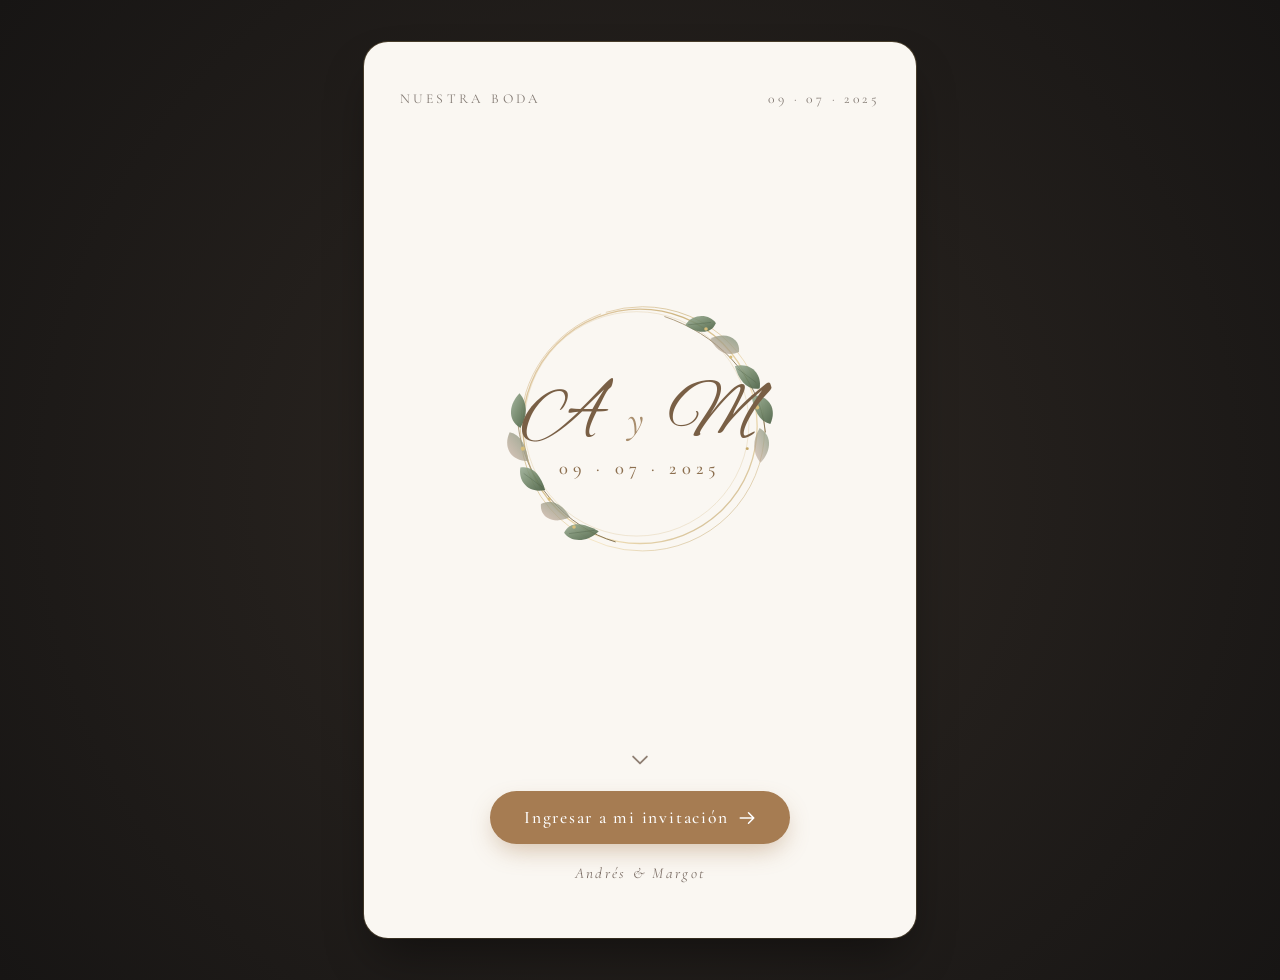
==== boda_inv_mod_01/index.html @ dd57c469 "feat: reorganizacion modular en carpeta boda_inv_mod_01, CSS/JS desacoplados, diseno responsive tota" ====
<!DOCTYPE html>
<html lang="es">
<head>
  <meta charset="utf-8"/>
  <meta name="viewport" content="width=device-width, initial-scale=1.0, maximum-scale=5.0"/>
  <meta name="theme-color" content="#FAF7F2"/>
  <title>Boda Andrés &amp; Margot | Bienvenida</title>

  <!-- Google Fonts -->
  <link rel="preconnect" href="https://fonts.googleapis.com"/>
  <link rel="preconnect" href="https://fonts.gstatic.com" crossorigin=""/>
  <link href="https://fonts.googleapis.com/css2?family=Alex+Brush&amp;family=Cormorant+Garamond:ital,wght@0,300;0,400;0,500;0,600;1,400&amp;family=Montserrat:wght@300;400;500;600&amp;display=swap" rel="stylesheet"/>

  <!-- Hojas de Estilo Modulares -->
  <link rel="stylesheet" href="css/variables.css"/>
  <link rel="stylesheet" href="css/bienvenida.css"/>
</head>
<body class="welcome-page-body">

  <!-- Tarjeta Responsiva de Bienvenida (Mobile-First, adaptada a Tablet y PC) -->
  <main id="invite-card" class="welcome-card bg-linen-texture page-fade-in" role="main">
    
    <!-- Encabezado sutil -->
    <header class="welcome-header">
      <span>Nuestra Boda</span>
      <span>09 · 07 · 2025</span>
    </header>

    <!-- Sección Central: Marco Circular Dorado y Monograma -->
    <section class="welcome-emblem-section" aria-label="Monograma de los novios">
      
      <!-- Marco botánico SVG con iluminación dorada continua -->
      <svg class="animate-continuous-glow" style="position: absolute; inset: 0; width: 100%; height: 100%; pointer-events: none;" fill="none" viewBox="0 0 400 400" xmlns="http://www.w3.org/2000/svg" aria-hidden="true">
        <defs>
          <linearGradient id="goldRingWelcome" x1="50" y1="40" x2="350" y2="360" gradientUnits="userSpaceOnUse">
            <stop offset="0%" stop-color="#DEB887" stop-opacity="0.55"/>
            <stop offset="35%" stop-color="#C5A869" stop-opacity="0.95"/>
            <stop offset="65%" stop-color="#F2DEB0" stop-opacity="1"/>
            <stop offset="100%" stop-color="#A58448" stop-opacity="0.65"/>
          </linearGradient>
          <linearGradient id="sageGradWelcome" x1="0%" y1="0%" x2="100%" y2="100%">
            <stop offset="0%" stop-color="#95A88F" stop-opacity="0.85"/>
            <stop offset="50%" stop-color="#6F8567" stop-opacity="0.9"/>
            <stop offset="100%" stop-color="#4F644A" stop-opacity="0.95"/>
          </linearGradient>
          <linearGradient id="eucalyptusWelcome" x1="0%" y1="100%" x2="100%" y2="0%">
            <stop offset="0%" stop-color="#C3A595" stop-opacity="0.6"/>
            <stop offset="100%" stop-color="#849980" stop-opacity="0.9"/>
          </linearGradient>
          <linearGradient id="stemWelcome" x1="0%" y1="0%" x2="100%" y2="100%">
            <stop offset="0%" stop-color="#B2A183"/>
            <stop offset="100%" stop-color="#847355"/>
          </linearGradient>
        </defs>

        <!-- Anillos concéntricos -->
        <circle cx="200" cy="198" r="142" stroke="url(#goldRingWelcome)" stroke-width="1.6" opacity="0.88"/>
        <circle cx="203" cy="201" r="148" stroke="url(#goldRingWelcome)" stroke-width="1.2" stroke-dasharray="320 6" opacity="0.65"/>
        <circle cx="196" cy="195" r="136" stroke="#D1B880" stroke-width="0.8" opacity="0.45"/>

        <!-- Follaje botánico superior derecho -->
        <g>
          <path d="M 230 65 C 290 85 345 135 352 205" fill="none" stroke="url(#stemWelcome)" stroke-linecap="round" stroke-width="1.2"/>
          <path d="M 255 75 C 265 60 285 62 292 73 C 285 88 268 85 255 75 Z" fill="url(#sageGradWelcome)"/>
          <line x1="258" y1="75" x2="286" y2="72" stroke="#485B43" stroke-width="0.6" opacity="0.7"/>
          <path d="M 285 92 C 305 82 322 92 320 108 C 304 115 292 105 285 92 Z" fill="url(#eucalyptusWelcome)"/>
          <path d="M 315 125 C 335 120 348 135 345 152 C 330 155 320 142 315 125 Z" fill="url(#sageGradWelcome)"/>
          <line x1="318" y1="128" x2="341" y2="145" stroke="#485B43" stroke-width="0.5" opacity="0.7"/>
          <path d="M 335 160 C 358 160 366 178 358 195 C 344 192 338 178 335 160 Z" fill="url(#sageGradWelcome)"/>
          <path d="M 345 200 C 362 210 358 230 346 242 C 336 230 336 215 345 200 Z" fill="url(#eucalyptusWelcome)" opacity="0.9"/>
          <circle cx="280" cy="80" r="2.2" fill="#D8BE7A"/>
          <circle cx="310" cy="114" r="2" fill="#D8BE7A"/>
          <circle cx="342" cy="175" r="2.5" fill="#D8BE7A"/>
          <circle cx="330" cy="225" r="1.8" fill="#C5A869"/>
        </g>

        <!-- Follaje botánico inferior izquierdo -->
        <g>
          <path d="M 170 338 C 110 320 60 265 52 195" fill="none" stroke="url(#stemWelcome)" stroke-linecap="round" stroke-width="1.2"/>
          <path d="M 150 325 C 135 340 115 338 108 327 C 115 312 132 315 150 325 Z" fill="url(#sageGradWelcome)"/>
          <line x1="145" y1="324" x2="114" y2="328" stroke="#485B43" stroke-width="0.6" opacity="0.7"/>
          <path d="M 115 308 C 95 318 78 308 80 292 C 96 285 108 295 115 308 Z" fill="url(#eucalyptusWelcome)"/>
          <path d="M 85 275 C 65 280 52 265 55 248 C 70 245 80 258 85 275 Z" fill="url(#sageGradWelcome)"/>
          <line x1="82" y1="272" x2="59" y2="255" stroke="#485B43" stroke-width="0.5" opacity="0.7"/>
          <path d="M 65 240 C 42 240 34 222 42 205 C 56 208 62 222 65 240 Z" fill="url(#eucalyptusWelcome)"/>
          <path d="M 55 200 C 38 190 42 170 54 158 C 64 170 64 185 55 200 Z" fill="url(#sageGradWelcome)"/>
          <circle cx="120" cy="320" r="2.2" fill="#D8BE7A"/>
          <circle cx="90" cy="286" r="2" fill="#D8BE7A"/>
          <circle cx="58" cy="225" r="2.5" fill="#D8BE7A"/>
          <circle cx="70" cy="175" r="1.8" fill="#C5A869"/>
        </g>
      </svg>

      <!-- Monograma caligráfico y fecha -->
      <div style="position: relative; z-index: 10; text-align: center; padding: 0 1rem;">
        <div class="welcome-monogram" aria-label="Monograma Andrés y Margot">
          <span>A</span>
          <span class="welcome-monogram-y">y</span>
          <span>M</span>
        </div>
        <time class="welcome-wedding-date" datetime="2025-07-09">
          09 · 07 · 2025
        </time>
      </div>

    </section>

    <!-- Acciones Inferiores -->
    <footer class="welcome-footer-actions">
      
      <!-- Flecha animada continua hacia abajo -->
      <div class="animate-continuous-pulse" style="display: flex; justify-content: center; color: #8F7F73;" aria-hidden="true">
        <svg style="width: 22px; height: 22px;" fill="none" stroke="currentColor" stroke-width="2" viewBox="0 0 24 24">
          <path d="M19.5 8.25l-7.5 7.5-7.5-7.5" stroke-linecap="round" stroke-linejoin="round"></path>
        </svg>
      </div>

      <!-- Botón con animación cinemática de entrada -->
      <button id="enter-button" type="button" class="welcome-enter-btn" aria-label="Ingresar a la invitación de boda">
        <span style="position: relative; z-index: 10; display: flex; align-items: center; justify-content: center; gap: 0.6rem;">
          <span id="button-label">Ingresar a mi invitación</span>
          <svg style="width: 18px; height: 18px;" fill="none" stroke="currentColor" viewBox="0 0 24 24" aria-hidden="true">
            <path stroke-linecap="round" stroke-linejoin="round" stroke-width="2" d="M14 5l7 7m0 0l-7 7m7-7H3"></path>
          </svg>
        </span>
        <span class="welcome-btn-shine"></span>
      </button>

      <!-- Nombres de los novios -->
      <p class="welcome-couple-tag">
        Andrés &amp; Margot
      </p>

    </footer>

  </main>

  <!-- Script Controlador Modular -->
  <script src="js/bienvenida.js"></script>
</body>
</html>
---- boda_inv_mod_01/css/variables.css ----
/* ==========================================================================
   PALETA DE COLORES Y VARIABLES GLOBALES
   ========================================================================== */
:root {
  --color-linen: #FAF7F2;
  --color-champagne: #EFE9DE;
  --color-parchment: #F9F7F2;
  
  --color-terracotta: #A67C52;
  --color-terracotta-hover: #936C45;
  --color-terracotta-dark: #7A5836;
  
  --color-sage-50: #F4F7F4;
  --color-sage-100: #E4ECE3;
  --color-sage-light: #8FA382;
  --color-sage: #5B7053;
  --color-sage-600: #687E69;
  --color-sage-700: #526653;
  --color-sage-800: #3D4D3E;
  
  --color-gold-light: #E2CA9C;
  --color-gold: #C5A869;
  --color-gold-warm: #C5A880;
  --color-gold-dark: #9E8043;
  
  --color-espresso: #362B28;
  --color-stone-text: #38302B;
  
  /* Fuentes */
  --font-serif: "Cormorant Garamond", Georgia, serif;
  --font-script-alex: "Alex Brush", cursive;
  --font-script-pinyon: "Pinyon Script", cursive;
  --font-sans: "Montserrat", -apple-system, BlinkMacSystemFont, sans-serif;
}

/* Texturas de Fondo */
.bg-linen-texture {
  background-color: var(--color-linen);
  background-image: 
    radial-gradient(#d3c8b4 0.6px, transparent 0.6px),
    radial-gradient(#ede4d3 0.6px, var(--color-linen) 0.6px);
  background-size: 24px 24px;
  background-position: 0 0, 12px 12px;
}

.bg-textured-paper {
  background-color: #FAF8F5;
  background-image: radial-gradient(#E8E1D5 0.75px, transparent 0.75px);
  background-size: 18px 18px;
}

.bg-sage-wash {
  background: linear-gradient(180deg, #5C725E 0%, #4D624E 100%);
}

/* ==========================================================================
   MICRO-ANIMACIONES CONTINUAS (Visibles sin necesidad de hover)
   ========================================================================== */
@keyframes continuousGlow {
  0%, 100% {
    filter: drop-shadow(0 0 2px rgba(197, 168, 105, 0.3));
  }
  50% {
    filter: drop-shadow(0 0 8px rgba(197, 168, 105, 0.6));
  }
}

@keyframes continuousFloat {
  0%, 100% {
    transform: translateY(0);
  }
  50% {
    transform: translateY(-4px);
  }
}

@keyframes continuousPulse {
  0%, 100% {
    transform: translateY(0) scale(1);
    opacity: 0.6;
  }
  50% {
    transform: translateY(6px) scale(1.08);
    opacity: 1;
  }
}

@keyframes gentleBreathe {
  0%, 100% {
    transform: scale(1);
  }
  50% {
    transform: scale(1.04);
  }
}

/* Clases utilitarias de animación continua */
.animate-continuous-glow {
  animation: continuousGlow 3.5s ease-in-out infinite;
}

.animate-continuous-float {
  animation: continuousFloat 3s ease-in-out infinite;
}

.animate-continuous-pulse {
  animation: continuousPulse 2.4s ease-in-out infinite;
}

.animate-breathe {
  animation: gentleBreathe 4s ease-in-out infinite;
}

/* Animación de entrada suave para la página */
.page-fade-in {
  animation: pageFadeIn 0.8s cubic-bezier(0.16, 1, 0.3, 1) forwards;
}

@keyframes pageFadeIn {
  from {
    opacity: 0;
    transform: translateY(8px);
  }
  to {
    opacity: 1;
    transform: translateY(0);
  }
}

/* Transición de salida para la página de bienvenida */
.portal-closing {
  transform: scale(0.95) translateY(-8px);
  opacity: 0;
  filter: blur(4px);
  transition: all 0.65s cubic-bezier(0.4, 0, 0.2, 1);
  pointer-events: none;
}
---- boda_inv_mod_01/css/bienvenida.css ----
/* ==========================================================================
   ESTILOS - PÁGINA DE BIENVENIDA (index.html)
   ========================================================================== */

/* Contenedor principal de la página */
.welcome-page-body {
  min-height: 100vh;
  min-height: 100dvh;
  margin: 0;
  padding: 0;
  background-color: #1F1C1A;
  display: flex;
  justify-content: center;
  align-items: center;
  font-family: var(--font-sans);
  color: var(--color-stone-text);
  overflow-x: hidden;
}

/* Tarjeta responsiva de bienvenida */
.welcome-card {
  width: 100%;
  min-height: 100vh;
  min-height: 100dvh;
  display: flex;
  flex-direction: column;
  justify-content: space-between;
  align-items: center;
  padding: 2rem 1.5rem;
  background-color: var(--color-linen);
  position: relative;
  overflow: hidden;
  transition: all 0.7s cubic-bezier(0.4, 0, 0.2, 1);
}

/* Adaptación para Tablet y PC (Responsive) */
@media (min-width: 640px) {
  .welcome-page-body {
    padding: 2.5rem 1rem;
    background: radial-gradient(circle at center, #2e2823 0%, #171514 100%);
  }

  .welcome-card {
    max-width: 460px;
    min-height: auto;
    height: 780px;
    border-radius: 1.5rem;
    box-shadow: 0 25px 50px -12px rgba(0, 0, 0, 0.45), 0 0 0 1px rgba(197, 168, 105, 0.25);
    padding: 3rem 2.25rem;
  }
}

@media (min-width: 1024px) {
  .welcome-card {
    max-width: 480px;
    height: 800px;
  }
}

/* Header superior */
.welcome-header {
  width: 100%;
  display: flex;
  justify-content: space-between;
  align-items: center;
  font-family: var(--font-serif);
  font-size: 0.85rem;
  letter-spacing: 0.25em;
  text-transform: uppercase;
  color: #6C625B;
  opacity: 0.85;
  padding: 0 0.5rem;
}

/* Sección central con el monograma */
.welcome-emblem-section {
  position: relative;
  display: flex;
  flex-direction: column;
  align-items: center;
  justify-content: center;
  margin: auto 0;
  width: 100%;
  max-width: 330px;
  aspect-ratio: 1 / 1;
}

/* Monograma caligráfico */
.welcome-monogram {
  font-family: var(--font-script-alex);
  font-size: 4.25rem;
  line-height: 1;
  color: #795F45;
  user-select: none;
  transition: transform 0.4s ease;
}

@media (min-width: 640px) {
  .welcome-monogram {
    font-size: 5rem;
  }
}

.welcome-monogram-y {
  font-family: var(--font-serif);
  font-style: italic;
  font-weight: 400;
  font-size: 2.25rem;
  color: #9A7B56;
  opacity: 0.85;
  padding: 0 0.5rem;
  vertical-align: middle;
}

/* Fecha de la boda */
.welcome-wedding-date {
  margin-top: 0.75rem;
  font-family: var(--font-serif);
  font-size: 1.15rem;
  letter-spacing: 0.28em;
  color: #8C6F4F;
  font-weight: 500;
}

/* Acciones inferiores */
.welcome-footer-actions {
  width: 100%;
  display: flex;
  flex-direction: column;
  align-items: center;
  gap: 1.25rem;
  padding-bottom: 0.5rem;
}

/* Botón principal «Ingresar a mi invitación» */
.welcome-enter-btn {
  position: relative;
  width: 100%;
  max-width: 300px;
  padding: 1rem 1.75rem;
  border-radius: 9999px;
  background-color: var(--color-terracotta);
  color: #ffffff;
  font-family: var(--font-serif);
  letter-spacing: 0.1em;
  font-size: 1.1rem;
  font-weight: 500;
  text-align: center;
  border: none;
  cursor: pointer;
  box-shadow: 0 10px 25px -5px rgba(166, 124, 82, 0.45);
  transition: all 0.3s cubic-bezier(0.16, 1, 0.3, 1);
  overflow: hidden;
  outline: none;
}

.welcome-enter-btn:hover {
  background-color: var(--color-terracotta-hover);
  box-shadow: 0 15px 30px -5px rgba(166, 124, 82, 0.6);
  transform: translateY(-2px);
}

.welcome-enter-btn:active {
  transform: translateY(1px) scale(0.98);
  background-color: var(--color-terracotta-dark);
}

.welcome-enter-btn:focus-visible {
  ring: 2px solid var(--color-gold);
  ring-offset: 2px;
}

/* Brillo sutil del botón */
.welcome-btn-shine {
  position: absolute;
  top: 0;
  left: 0;
  width: 100%;
  height: 100%;
  background: linear-gradient(90deg, transparent, rgba(255, 255, 255, 0.25), transparent);
  transform: translateX(-100%);
  transition: transform 0.8s ease;
}

.welcome-enter-btn:hover .welcome-btn-shine {
  transform: translateX(100%);
}

/* Pareja en pie de página */
.welcome-couple-tag {
  font-family: var(--font-serif);
  font-style: italic;
  font-size: 0.95rem;
  color: #7D7068;
  letter-spacing: 0.15em;
  margin: 0;
}
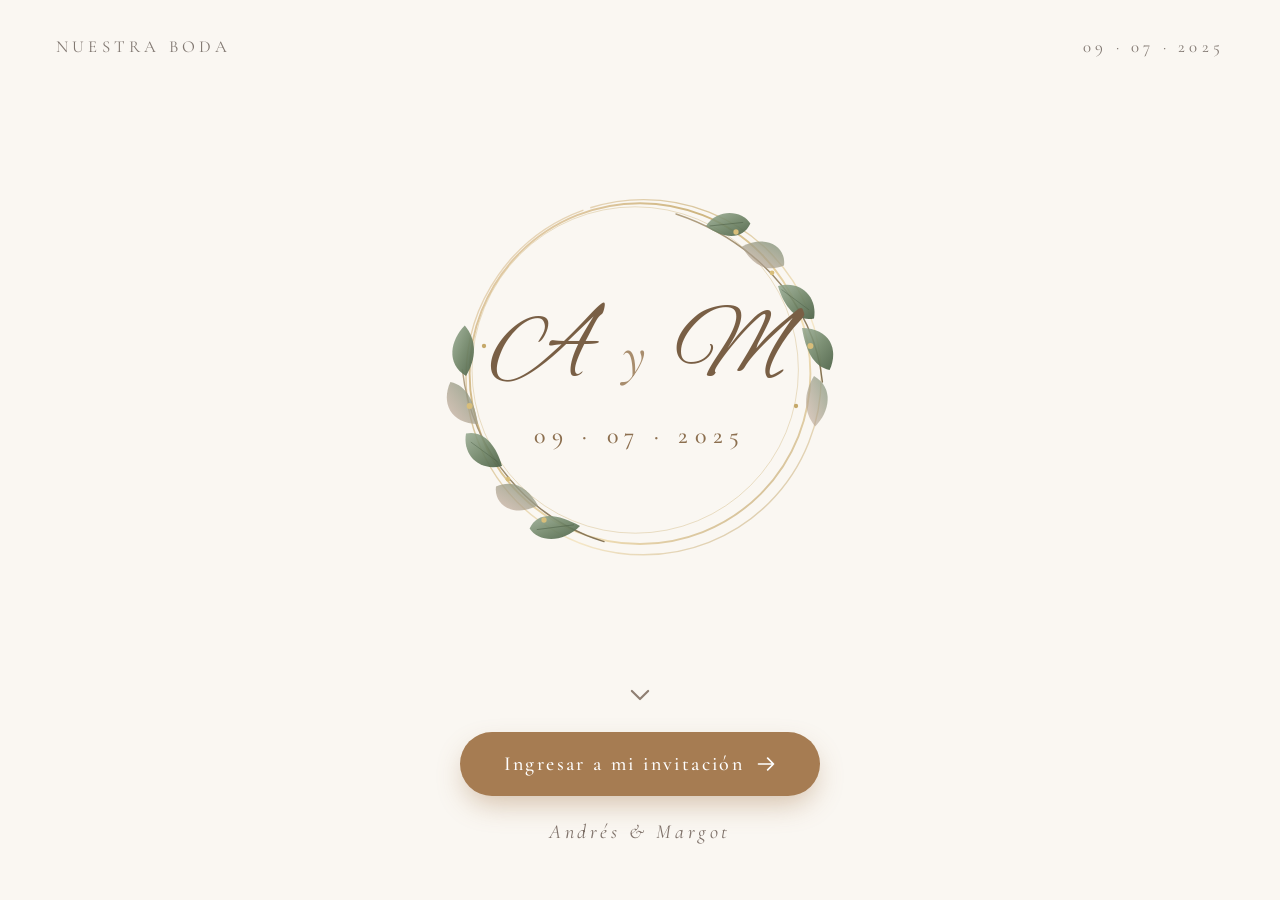
==== commit 98194acf: "feat: diseno full-width web tradicional responsivo para pc y movil sin contenedores angostos" ====
--- a/boda_inv_mod_01/index.html
+++ b/boda_inv_mod_01/index.html
@@ -15,125 +15,120 @@
   <link rel="stylesheet" href="css/variables.css"/>
   <link rel="stylesheet" href="css/bienvenida.css"/>
 </head>
-<body class="welcome-page-body">
+<body id="welcome-body" class="welcome-page-body bg-linen-texture page-fade-in">
 
-  <!-- Tarjeta Responsiva de Bienvenida (Mobile-First, adaptada a Tablet y PC) -->
-  <main id="invite-card" class="welcome-card bg-linen-texture page-fade-in" role="main">
+  <!-- Encabezado sutil a todo el ancho -->
+  <header class="welcome-header">
+    <span>Nuestra Boda</span>
+    <span>09 · 07 · 2025</span>
+  </header>
+
+  <!-- Sección Central: Marco Circular Dorado y Monograma -->
+  <main class="welcome-emblem-section" role="main" aria-label="Monograma de los novios">
     
-    <!-- Encabezado sutil -->
-    <header class="welcome-header">
-      <span>Nuestra Boda</span>
-      <span>09 · 07 · 2025</span>
-    </header>
+    <!-- Marco botánico SVG con iluminación dorada continua -->
+    <svg class="animate-continuous-glow" style="position: absolute; inset: 0; width: 100%; height: 100%; pointer-events: none;" fill="none" viewBox="0 0 400 400" xmlns="http://www.w3.org/2000/svg" aria-hidden="true">
+      <defs>
+        <linearGradient id="goldRingWelcome" x1="50" y1="40" x2="350" y2="360" gradientUnits="userSpaceOnUse">
+          <stop offset="0%" stop-color="#DEB887" stop-opacity="0.55"/>
+          <stop offset="35%" stop-color="#C5A869" stop-opacity="0.95"/>
+          <stop offset="65%" stop-color="#F2DEB0" stop-opacity="1"/>
+          <stop offset="100%" stop-color="#A58448" stop-opacity="0.65"/>
+        </linearGradient>
+        <linearGradient id="sageGradWelcome" x1="0%" y1="0%" x2="100%" y2="100%">
+          <stop offset="0%" stop-color="#95A88F" stop-opacity="0.85"/>
+          <stop offset="50%" stop-color="#6F8567" stop-opacity="0.9"/>
+          <stop offset="100%" stop-color="#4F644A" stop-opacity="0.95"/>
+        </linearGradient>
+        <linearGradient id="eucalyptusWelcome" x1="0%" y1="100%" x2="100%" y2="0%">
+          <stop offset="0%" stop-color="#C3A595" stop-opacity="0.6"/>
+          <stop offset="100%" stop-color="#849980" stop-opacity="0.9"/>
+        </linearGradient>
+        <linearGradient id="stemWelcome" x1="0%" y1="0%" x2="100%" y2="100%">
+          <stop offset="0%" stop-color="#B2A183"/>
+          <stop offset="100%" stop-color="#847355"/>
+        </linearGradient>
+      </defs>
 
-    <!-- Sección Central: Marco Circular Dorado y Monograma -->
-    <section class="welcome-emblem-section" aria-label="Monograma de los novios">
-      
-      <!-- Marco botánico SVG con iluminación dorada continua -->
-      <svg class="animate-continuous-glow" style="position: absolute; inset: 0; width: 100%; height: 100%; pointer-events: none;" fill="none" viewBox="0 0 400 400" xmlns="http://www.w3.org/2000/svg" aria-hidden="true">
-        <defs>
-          <linearGradient id="goldRingWelcome" x1="50" y1="40" x2="350" y2="360" gradientUnits="userSpaceOnUse">
-            <stop offset="0%" stop-color="#DEB887" stop-opacity="0.55"/>
-            <stop offset="35%" stop-color="#C5A869" stop-opacity="0.95"/>
-            <stop offset="65%" stop-color="#F2DEB0" stop-opacity="1"/>
-            <stop offset="100%" stop-color="#A58448" stop-opacity="0.65"/>
-          </linearGradient>
-          <linearGradient id="sageGradWelcome" x1="0%" y1="0%" x2="100%" y2="100%">
-            <stop offset="0%" stop-color="#95A88F" stop-opacity="0.85"/>
-            <stop offset="50%" stop-color="#6F8567" stop-opacity="0.9"/>
-            <stop offset="100%" stop-color="#4F644A" stop-opacity="0.95"/>
-          </linearGradient>
-          <linearGradient id="eucalyptusWelcome" x1="0%" y1="100%" x2="100%" y2="0%">
-            <stop offset="0%" stop-color="#C3A595" stop-opacity="0.6"/>
-            <stop offset="100%" stop-color="#849980" stop-opacity="0.9"/>
-          </linearGradient>
-          <linearGradient id="stemWelcome" x1="0%" y1="0%" x2="100%" y2="100%">
-            <stop offset="0%" stop-color="#B2A183"/>
-            <stop offset="100%" stop-color="#847355"/>
-          </linearGradient>
-        </defs>
+      <!-- Anillos concéntricos -->
+      <circle cx="200" cy="198" r="142" stroke="url(#goldRingWelcome)" stroke-width="1.6" opacity="0.88"/>
+      <circle cx="203" cy="201" r="148" stroke="url(#goldRingWelcome)" stroke-width="1.2" stroke-dasharray="320 6" opacity="0.65"/>
+      <circle cx="196" cy="195" r="136" stroke="#D1B880" stroke-width="0.8" opacity="0.45"/>
 
-        <!-- Anillos concéntricos -->
-        <circle cx="200" cy="198" r="142" stroke="url(#goldRingWelcome)" stroke-width="1.6" opacity="0.88"/>
-        <circle cx="203" cy="201" r="148" stroke="url(#goldRingWelcome)" stroke-width="1.2" stroke-dasharray="320 6" opacity="0.65"/>
-        <circle cx="196" cy="195" r="136" stroke="#D1B880" stroke-width="0.8" opacity="0.45"/>
+      <!-- Follaje botánico superior derecho -->
+      <g>
+        <path d="M 230 65 C 290 85 345 135 352 205" fill="none" stroke="url(#stemWelcome)" stroke-linecap="round" stroke-width="1.2"/>
+        <path d="M 255 75 C 265 60 285 62 292 73 C 285 88 268 85 255 75 Z" fill="url(#sageGradWelcome)"/>
+        <line x1="258" y1="75" x2="286" y2="72" stroke="#485B43" stroke-width="0.6" opacity="0.7"/>
+        <path d="M 285 92 C 305 82 322 92 320 108 C 304 115 292 105 285 92 Z" fill="url(#eucalyptusWelcome)"/>
+        <path d="M 315 125 C 335 120 348 135 345 152 C 330 155 320 142 315 125 Z" fill="url(#sageGradWelcome)"/>
+        <line x1="318" y1="128" x2="341" y2="145" stroke="#485B43" stroke-width="0.5" opacity="0.7"/>
+        <path d="M 335 160 C 358 160 366 178 358 195 C 344 192 338 178 335 160 Z" fill="url(#sageGradWelcome)"/>
+        <path d="M 345 200 C 362 210 358 230 346 242 C 336 230 336 215 345 200 Z" fill="url(#eucalyptusWelcome)" opacity="0.9"/>
+        <circle cx="280" cy="80" r="2.2" fill="#D8BE7A"/>
+        <circle cx="310" cy="114" r="2" fill="#D8BE7A"/>
+        <circle cx="342" cy="175" r="2.5" fill="#D8BE7A"/>
+        <circle cx="330" cy="225" r="1.8" fill="#C5A869"/>
+      </g>
 
-        <!-- Follaje botánico superior derecho -->
-        <g>
-          <path d="M 230 65 C 290 85 345 135 352 205" fill="none" stroke="url(#stemWelcome)" stroke-linecap="round" stroke-width="1.2"/>
-          <path d="M 255 75 C 265 60 285 62 292 73 C 285 88 268 85 255 75 Z" fill="url(#sageGradWelcome)"/>
-          <line x1="258" y1="75" x2="286" y2="72" stroke="#485B43" stroke-width="0.6" opacity="0.7"/>
-          <path d="M 285 92 C 305 82 322 92 320 108 C 304 115 292 105 285 92 Z" fill="url(#eucalyptusWelcome)"/>
-          <path d="M 315 125 C 335 120 348 135 345 152 C 330 155 320 142 315 125 Z" fill="url(#sageGradWelcome)"/>
-          <line x1="318" y1="128" x2="341" y2="145" stroke="#485B43" stroke-width="0.5" opacity="0.7"/>
-          <path d="M 335 160 C 358 160 366 178 358 195 C 344 192 338 178 335 160 Z" fill="url(#sageGradWelcome)"/>
-          <path d="M 345 200 C 362 210 358 230 346 242 C 336 230 336 215 345 200 Z" fill="url(#eucalyptusWelcome)" opacity="0.9"/>
-          <circle cx="280" cy="80" r="2.2" fill="#D8BE7A"/>
-          <circle cx="310" cy="114" r="2" fill="#D8BE7A"/>
-          <circle cx="342" cy="175" r="2.5" fill="#D8BE7A"/>
-          <circle cx="330" cy="225" r="1.8" fill="#C5A869"/>
-        </g>
+      <!-- Follaje botánico inferior izquierdo -->
+      <g>
+        <path d="M 170 338 C 110 320 60 265 52 195" fill="none" stroke="url(#stemWelcome)" stroke-linecap="round" stroke-width="1.2"/>
+        <path d="M 150 325 C 135 340 115 338 108 327 C 115 312 132 315 150 325 Z" fill="url(#sageGradWelcome)"/>
+        <line x1="145" y1="324" x2="114" y2="328" stroke="#485B43" stroke-width="0.6" opacity="0.7"/>
+        <path d="M 115 308 C 95 318 78 308 80 292 C 96 285 108 295 115 308 Z" fill="url(#eucalyptusWelcome)"/>
+        <path d="M 85 275 C 65 280 52 265 55 248 C 70 245 80 258 85 275 Z" fill="url(#sageGradWelcome)"/>
+        <line x1="82" y1="272" x2="59" y2="255" stroke="#485B43" stroke-width="0.5" opacity="0.7"/>
+        <path d="M 65 240 C 42 240 34 222 42 205 C 56 208 62 222 65 240 Z" fill="url(#eucalyptusWelcome)"/>
+        <path d="M 55 200 C 38 190 42 170 54 158 C 64 170 64 185 55 200 Z" fill="url(#sageGradWelcome)"/>
+        <circle cx="120" cy="320" r="2.2" fill="#D8BE7A"/>
+        <circle cx="90" cy="286" r="2" fill="#D8BE7A"/>
+        <circle cx="58" cy="225" r="2.5" fill="#D8BE7A"/>
+        <circle cx="70" cy="175" r="1.8" fill="#C5A869"/>
+      </g>
+    </svg>
 
-        <!-- Follaje botánico inferior izquierdo -->
-        <g>
-          <path d="M 170 338 C 110 320 60 265 52 195" fill="none" stroke="url(#stemWelcome)" stroke-linecap="round" stroke-width="1.2"/>
-          <path d="M 150 325 C 135 340 115 338 108 327 C 115 312 132 315 150 325 Z" fill="url(#sageGradWelcome)"/>
-          <line x1="145" y1="324" x2="114" y2="328" stroke="#485B43" stroke-width="0.6" opacity="0.7"/>
-          <path d="M 115 308 C 95 318 78 308 80 292 C 96 285 108 295 115 308 Z" fill="url(#eucalyptusWelcome)"/>
-          <path d="M 85 275 C 65 280 52 265 55 248 C 70 245 80 258 85 275 Z" fill="url(#sageGradWelcome)"/>
-          <line x1="82" y1="272" x2="59" y2="255" stroke="#485B43" stroke-width="0.5" opacity="0.7"/>
-          <path d="M 65 240 C 42 240 34 222 42 205 C 56 208 62 222 65 240 Z" fill="url(#eucalyptusWelcome)"/>
-          <path d="M 55 200 C 38 190 42 170 54 158 C 64 170 64 185 55 200 Z" fill="url(#sageGradWelcome)"/>
-          <circle cx="120" cy="320" r="2.2" fill="#D8BE7A"/>
-          <circle cx="90" cy="286" r="2" fill="#D8BE7A"/>
-          <circle cx="58" cy="225" r="2.5" fill="#D8BE7A"/>
-          <circle cx="70" cy="175" r="1.8" fill="#C5A869"/>
-        </g>
-      </svg>
-
-      <!-- Monograma caligráfico y fecha -->
-      <div style="position: relative; z-index: 10; text-align: center; padding: 0 1rem;">
-        <div class="welcome-monogram" aria-label="Monograma Andrés y Margot">
-          <span>A</span>
-          <span class="welcome-monogram-y">y</span>
-          <span>M</span>
-        </div>
-        <time class="welcome-wedding-date" datetime="2025-07-09">
-          09 · 07 · 2025
-        </time>
+    <!-- Monograma caligráfico y fecha -->
+    <div style="position: relative; z-index: 10; text-align: center; padding: 0 1rem;">
+      <div class="welcome-monogram" aria-label="Monograma Andrés y Margot">
+        <span>A</span>
+        <span class="welcome-monogram-y">y</span>
+        <span>M</span>
       </div>
-
-    </section>
-
-    <!-- Acciones Inferiores -->
-    <footer class="welcome-footer-actions">
-      
-      <!-- Flecha animada continua hacia abajo -->
-      <div class="animate-continuous-pulse" style="display: flex; justify-content: center; color: #8F7F73;" aria-hidden="true">
-        <svg style="width: 22px; height: 22px;" fill="none" stroke="currentColor" stroke-width="2" viewBox="0 0 24 24">
-          <path d="M19.5 8.25l-7.5 7.5-7.5-7.5" stroke-linecap="round" stroke-linejoin="round"></path>
-        </svg>
-      </div>
-
-      <!-- Botón con animación cinemática de entrada -->
-      <button id="enter-button" type="button" class="welcome-enter-btn" aria-label="Ingresar a la invitación de boda">
-        <span style="position: relative; z-index: 10; display: flex; align-items: center; justify-content: center; gap: 0.6rem;">
-          <span id="button-label">Ingresar a mi invitación</span>
-          <svg style="width: 18px; height: 18px;" fill="none" stroke="currentColor" viewBox="0 0 24 24" aria-hidden="true">
-            <path stroke-linecap="round" stroke-linejoin="round" stroke-width="2" d="M14 5l7 7m0 0l-7 7m7-7H3"></path>
-          </svg>
-        </span>
-        <span class="welcome-btn-shine"></span>
-      </button>
-
-      <!-- Nombres de los novios -->
-      <p class="welcome-couple-tag">
-        Andrés &amp; Margot
-      </p>
-
-    </footer>
+      <time class="welcome-wedding-date" datetime="2025-07-09">
+        09 · 07 · 2025
+      </time>
+    </div>
 
   </main>
+
+  <!-- Acciones y Botón en Pie de Página -->
+  <footer class="welcome-footer-actions">
+    
+    <!-- Flecha animada continua hacia abajo -->
+    <div class="animate-continuous-pulse" style="display: flex; justify-content: center; color: #8F7F73;" aria-hidden="true">
+      <svg style="width: 26px; height: 26px;" fill="none" stroke="currentColor" stroke-width="2" viewBox="0 0 24 24">
+        <path d="M19.5 8.25l-7.5 7.5-7.5-7.5" stroke-linecap="round" stroke-linejoin="round"></path>
+      </svg>
+    </div>
+
+    <!-- Botón con animación cinemática -->
+    <button id="enter-button" type="button" class="welcome-enter-btn" aria-label="Ingresar a la invitación de boda">
+      <span style="position: relative; z-index: 10; display: flex; align-items: center; justify-content: center; gap: 0.75rem;">
+        <span id="button-label">Ingresar a mi invitación</span>
+        <svg style="width: 20px; height: 20px;" fill="none" stroke="currentColor" viewBox="0 0 24 24" aria-hidden="true">
+          <path stroke-linecap="round" stroke-linejoin="round" stroke-width="2" d="M14 5l7 7m0 0l-7 7m7-7H3"></path>
+        </svg>
+      </span>
+      <span class="welcome-btn-shine"></span>
+    </button>
+
+    <!-- Nombres de los novios -->
+    <p class="welcome-couple-tag">
+      Andrés &amp; Margot
+    </p>
+
+  </footer>
 
   <!-- Script Controlador Modular -->
   <script src="js/bienvenida.js"></script>
--- a/boda_inv_mod_01/css/variables.css
+++ b/boda_inv_mod_01/css/variables.css
@@ -5,6 +5,7 @@
   --color-linen: #FAF7F2;
   --color-champagne: #EFE9DE;
   --color-parchment: #F9F7F2;
+  --color-paper: #FAF8F5;
   
   --color-terracotta: #A67C52;
   --color-terracotta-hover: #936C45;
@@ -25,6 +26,7 @@
   
   --color-espresso: #362B28;
   --color-stone-text: #38302B;
+  --color-stone-muted: #6B6057;
   
   /* Fuentes */
   --font-serif: "Cormorant Garamond", Georgia, serif;
@@ -33,35 +35,73 @@
   --font-sans: "Montserrat", -apple-system, BlinkMacSystemFont, sans-serif;
 }
 
-/* Texturas de Fondo */
+/* Reset Global & Base */
+*, *::before, *::after {
+  box-sizing: border-box;
+}
+
+html {
+  font-size: 16px;
+  scroll-behavior: smooth;
+}
+
+body {
+  margin: 0;
+  padding: 0;
+  width: 100%;
+  color: var(--color-stone-text);
+  font-family: var(--font-sans);
+  background-color: var(--color-paper);
+  -webkit-font-smoothing: antialiased;
+  overflow-x: hidden;
+}
+
+/* Texturas de Fondo a pantalla completa */
 .bg-linen-texture {
   background-color: var(--color-linen);
   background-image: 
-    radial-gradient(#d3c8b4 0.6px, transparent 0.6px),
-    radial-gradient(#ede4d3 0.6px, var(--color-linen) 0.6px);
+    radial-gradient(#d3c8b4 0.65px, transparent 0.65px),
+    radial-gradient(#ede4d3 0.65px, var(--color-linen) 0.65px);
   background-size: 24px 24px;
   background-position: 0 0, 12px 12px;
 }
 
 .bg-textured-paper {
-  background-color: #FAF8F5;
+  background-color: var(--color-paper);
   background-image: radial-gradient(#E8E1D5 0.75px, transparent 0.75px);
-  background-size: 18px 18px;
+  background-size: 20px 20px;
 }
 
 .bg-sage-wash {
   background: linear-gradient(180deg, #5C725E 0%, #4D624E 100%);
 }
 
-/* ==========================================================================
-   MICRO-ANIMACIONES CONTINUAS (Visibles sin necesidad de hover)
-   ========================================================================== */
+/* Contenedores Estándar Web Responsivos */
+.web-container {
+  width: 100%;
+  max-width: 1200px;
+  margin-left: auto;
+  margin-right: auto;
+  padding-left: 1.5rem;
+  padding-right: 1.5rem;
+}
+
+.web-container-narrow {
+  width: 100%;
+  max-width: 860px;
+  margin-left: auto;
+  margin-right: auto;
+  padding-left: 1.5rem;
+  padding-right: 1.5rem;
+}
+
+/* Micro-animaciones Continuas (Sin necesidad de hover) */
 @keyframes continuousGlow {
   0%, 100% {
-    filter: drop-shadow(0 0 2px rgba(197, 168, 105, 0.3));
+    filter: drop-shadow(0 0 2px rgba(197, 168, 105, 0.35));
   }
   50% {
-    filter: drop-shadow(0 0 8px rgba(197, 168, 105, 0.6));
+    filter: drop-shadow(0 0 10px rgba(197, 168, 105, 0.65));
   }
 }
 
@@ -70,17 +110,17 @@
     transform: translateY(0);
   }
   50% {
-    transform: translateY(-4px);
+    transform: translateY(-5px);
   }
 }
 
 @keyframes continuousPulse {
   0%, 100% {
-    transform: translateY(0) scale(1);
+    transform: translateY(0);
     opacity: 0.6;
   }
   50% {
-    transform: translateY(6px) scale(1.08);
+    transform: translateY(6px);
     opacity: 1;
   }
 }
@@ -94,7 +134,6 @@
   }
 }
 
-/* Clases utilitarias de animación continua */
 .animate-continuous-glow {
   animation: continuousGlow 3.5s ease-in-out infinite;
 }
@@ -111,7 +150,15 @@
   animation: gentleBreathe 4s ease-in-out infinite;
 }
 
-/* Animación de entrada suave para la página */
+/* Transición de Salida Suave */
+.portal-closing {
+  transform: scale(0.97);
+  opacity: 0;
+  filter: blur(4px);
+  transition: all 0.65s cubic-bezier(0.4, 0, 0.2, 1);
+  pointer-events: none;
+}
+
 .page-fade-in {
   animation: pageFadeIn 0.8s cubic-bezier(0.16, 1, 0.3, 1) forwards;
 }
@@ -119,19 +166,10 @@
 @keyframes pageFadeIn {
   from {
     opacity: 0;
-    transform: translateY(8px);
+    transform: translateY(10px);
   }
   to {
     opacity: 1;
     transform: translateY(0);
   }
 }
-
-/* Transición de salida para la página de bienvenida */
-.portal-closing {
-  transform: scale(0.95) translateY(-8px);
-  opacity: 0;
-  filter: blur(4px);
-  transition: all 0.65s cubic-bezier(0.4, 0, 0.2, 1);
-  pointer-events: none;
-}
--- a/boda_inv_mod_01/css/bienvenida.css
+++ b/boda_inv_mod_01/css/bienvenida.css
@@ -1,78 +1,49 @@
 /* ==========================================================================
    ESTILOS - PÁGINA DE BIENVENIDA (index.html)
+   WEB COMPLETA Y RESPONSIVA (MÓVIL, TABLET Y PC)
    ========================================================================== */
 
-/* Contenedor principal de la página */
 .welcome-page-body {
+  width: 100%;
   min-height: 100vh;
   min-height: 100dvh;
   margin: 0;
   padding: 0;
-  background-color: #1F1C1A;
-  display: flex;
-  justify-content: center;
-  align-items: center;
-  font-family: var(--font-sans);
-  color: var(--color-stone-text);
-  overflow-x: hidden;
-}
-
-/* Tarjeta responsiva de bienvenida */
-.welcome-card {
-  width: 100%;
-  min-height: 100vh;
-  min-height: 100dvh;
+  background-color: var(--color-linen);
   display: flex;
   flex-direction: column;
   justify-content: space-between;
   align-items: center;
-  padding: 2rem 1.5rem;
-  background-color: var(--color-linen);
   position: relative;
-  overflow: hidden;
+  overflow-x: hidden;
   transition: all 0.7s cubic-bezier(0.4, 0, 0.2, 1);
 }
 
-/* Adaptación para Tablet y PC (Responsive) */
-@media (min-width: 640px) {
-  .welcome-page-body {
-    padding: 2.5rem 1rem;
-    background: radial-gradient(circle at center, #2e2823 0%, #171514 100%);
-  }
-
-  .welcome-card {
-    max-width: 460px;
-    min-height: auto;
-    height: 780px;
-    border-radius: 1.5rem;
-    box-shadow: 0 25px 50px -12px rgba(0, 0, 0, 0.45), 0 0 0 1px rgba(197, 168, 105, 0.25);
-    padding: 3rem 2.25rem;
-  }
-}
-
-@media (min-width: 1024px) {
-  .welcome-card {
-    max-width: 480px;
-    height: 800px;
-  }
-}
-
-/* Header superior */
+/* Header superior a todo el ancho de la página */
 .welcome-header {
   width: 100%;
   display: flex;
   justify-content: space-between;
   align-items: center;
   font-family: var(--font-serif);
-  font-size: 0.85rem;
+  font-size: 0.9rem;
   letter-spacing: 0.25em;
   text-transform: uppercase;
   color: #6C625B;
   opacity: 0.85;
-  padding: 0 0.5rem;
-}
-
-/* Sección central con el monograma */
+  padding: 1.5rem 1.5rem;
+  max-width: 1400px;
+  margin: 0 auto;
+}
+
+@media (min-width: 768px) {
+  .welcome-header {
+    padding: 2.25rem 3.5rem;
+    font-size: 1.05rem;
+  }
+}
+
+/* Sección Central con el Marco Botánico y Monograma */
 .welcome-emblem-section {
   position: relative;
   display: flex;
@@ -81,23 +52,35 @@
   justify-content: center;
   margin: auto 0;
   width: 100%;
-  max-width: 330px;
+  max-width: 320px;
   aspect-ratio: 1 / 1;
+}
+
+@media (min-width: 768px) {
+  .welcome-emblem-section {
+    max-width: 420px;
+  }
+}
+
+@media (min-width: 1024px) {
+  .welcome-emblem-section {
+    max-width: 480px;
+  }
 }
 
 /* Monograma caligráfico */
 .welcome-monogram {
   font-family: var(--font-script-alex);
-  font-size: 4.25rem;
+  font-size: 4.5rem;
   line-height: 1;
   color: #795F45;
   user-select: none;
   transition: transform 0.4s ease;
 }
 
-@media (min-width: 640px) {
+@media (min-width: 768px) {
   .welcome-monogram {
-    font-size: 5rem;
+    font-size: 6.25rem;
   }
 }
 
@@ -105,58 +88,89 @@
   font-family: var(--font-serif);
   font-style: italic;
   font-weight: 400;
-  font-size: 2.25rem;
+  font-size: 2.5rem;
   color: #9A7B56;
   opacity: 0.85;
-  padding: 0 0.5rem;
+  padding: 0 0.6rem;
   vertical-align: middle;
+}
+
+@media (min-width: 768px) {
+  .welcome-monogram-y {
+    font-size: 3.25rem;
+  }
 }
 
 /* Fecha de la boda */
 .welcome-wedding-date {
   margin-top: 0.75rem;
   font-family: var(--font-serif);
-  font-size: 1.15rem;
+  font-size: 1.25rem;
   letter-spacing: 0.28em;
   color: #8C6F4F;
   font-weight: 500;
-}
-
-/* Acciones inferiores */
+  display: block;
+}
+
+@media (min-width: 768px) {
+  .welcome-wedding-date {
+    font-size: 1.5rem;
+    margin-top: 1.25rem;
+  }
+}
+
+/* Acciones y Botón en Pie de Página */
 .welcome-footer-actions {
   width: 100%;
   display: flex;
   flex-direction: column;
   align-items: center;
   gap: 1.25rem;
-  padding-bottom: 0.5rem;
-}
-
-/* Botón principal «Ingresar a mi invitación» */
+  padding: 1.5rem 1.5rem 2.5rem 1.5rem;
+  max-width: 1400px;
+  margin: 0 auto;
+}
+
+@media (min-width: 768px) {
+  .welcome-footer-actions {
+    gap: 1.5rem;
+    padding-bottom: 3.5rem;
+  }
+}
+
+/* Botón «Ingresar a mi invitación» */
 .welcome-enter-btn {
   position: relative;
   width: 100%;
-  max-width: 300px;
-  padding: 1rem 1.75rem;
+  max-width: 320px;
+  padding: 1.1rem 2rem;
   border-radius: 9999px;
   background-color: var(--color-terracotta);
   color: #ffffff;
   font-family: var(--font-serif);
-  letter-spacing: 0.1em;
-  font-size: 1.1rem;
+  letter-spacing: 0.12em;
+  font-size: 1.15rem;
   font-weight: 500;
   text-align: center;
   border: none;
   cursor: pointer;
-  box-shadow: 0 10px 25px -5px rgba(166, 124, 82, 0.45);
+  box-shadow: 0 12px 28px -5px rgba(166, 124, 82, 0.45);
   transition: all 0.3s cubic-bezier(0.16, 1, 0.3, 1);
   overflow: hidden;
   outline: none;
 }
 
+@media (min-width: 768px) {
+  .welcome-enter-btn {
+    max-width: 360px;
+    padding: 1.25rem 2.5rem;
+    font-size: 1.25rem;
+  }
+}
+
 .welcome-enter-btn:hover {
   background-color: var(--color-terracotta-hover);
-  box-shadow: 0 15px 30px -5px rgba(166, 124, 82, 0.6);
+  box-shadow: 0 16px 35px -5px rgba(166, 124, 82, 0.6);
   transform: translateY(-2px);
 }
 
@@ -165,19 +179,13 @@
   background-color: var(--color-terracotta-dark);
 }
 
-.welcome-enter-btn:focus-visible {
-  ring: 2px solid var(--color-gold);
-  ring-offset: 2px;
-}
-
-/* Brillo sutil del botón */
 .welcome-btn-shine {
   position: absolute;
   top: 0;
   left: 0;
   width: 100%;
   height: 100%;
-  background: linear-gradient(90deg, transparent, rgba(255, 255, 255, 0.25), transparent);
+  background: linear-gradient(90deg, transparent, rgba(255, 255, 255, 0.28), transparent);
   transform: translateX(-100%);
   transition: transform 0.8s ease;
 }
@@ -186,12 +194,17 @@
   transform: translateX(100%);
 }
 
-/* Pareja en pie de página */
 .welcome-couple-tag {
   font-family: var(--font-serif);
   font-style: italic;
-  font-size: 0.95rem;
+  font-size: 1.05rem;
   color: #7D7068;
-  letter-spacing: 0.15em;
+  letter-spacing: 0.18em;
   margin: 0;
 }
+
+@media (min-width: 768px) {
+  .welcome-couple-tag {
+    font-size: 1.25rem;
+  }
+}
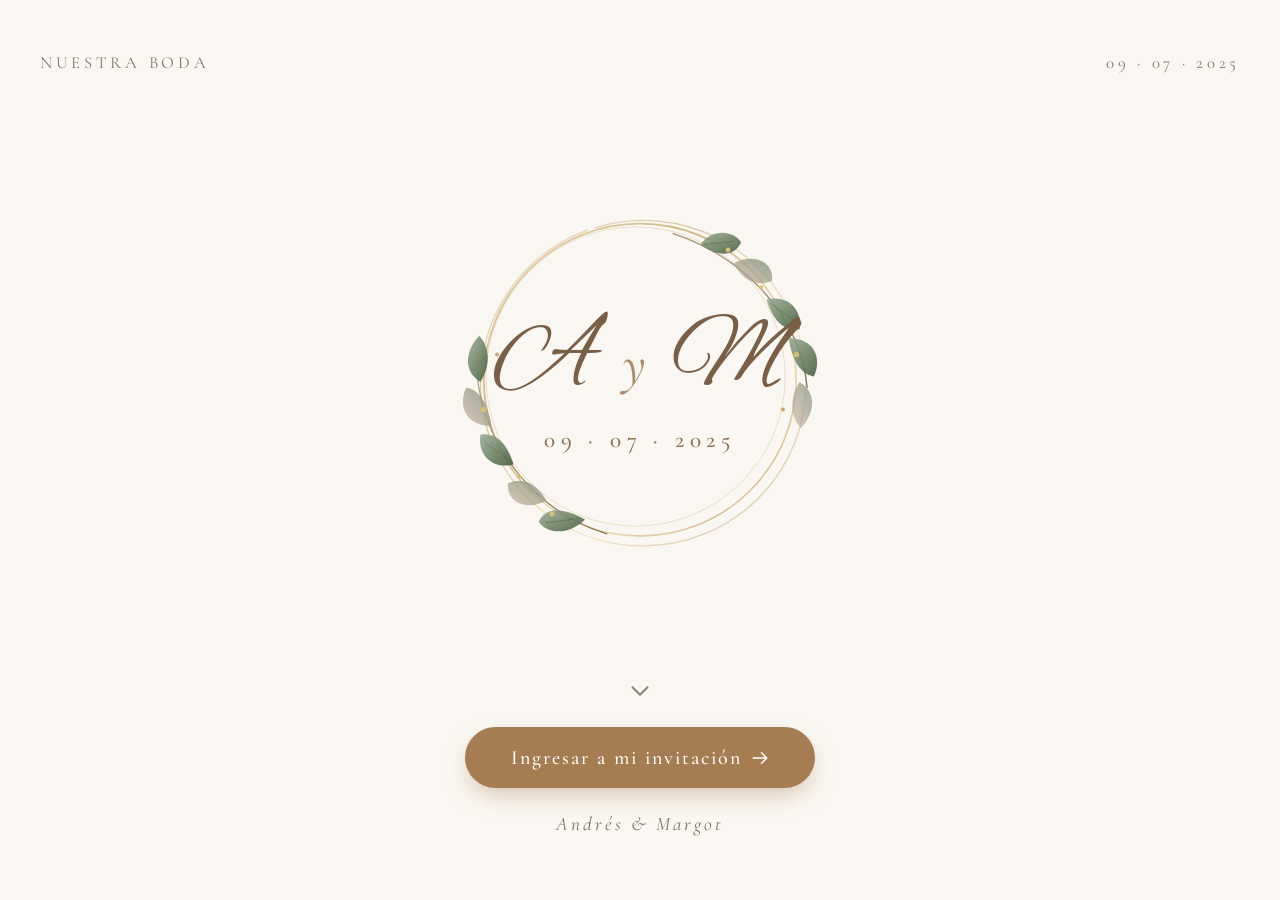
==== commit 3ed4c903: "fix(mobile): optimizacion de proporciones, padding, imagenes locales y tipografias en dispositivos m" ====
--- a/boda_inv_mod_01/index.html
+++ b/boda_inv_mod_01/index.html
@@ -89,7 +89,7 @@
     </svg>
 
     <!-- Monograma caligráfico y fecha -->
-    <div style="position: relative; z-index: 10; text-align: center; padding: 0 1rem;">
+    <div style="position: relative; z-index: 10; text-align: center; padding: 0 0.5rem; width: 100%;">
       <div class="welcome-monogram" aria-label="Monograma Andrés y Margot">
         <span>A</span>
         <span class="welcome-monogram-y">y</span>
@@ -107,16 +107,16 @@
     
     <!-- Flecha animada continua hacia abajo -->
     <div class="animate-continuous-pulse" style="display: flex; justify-content: center; color: #8F7F73;" aria-hidden="true">
-      <svg style="width: 26px; height: 26px;" fill="none" stroke="currentColor" stroke-width="2" viewBox="0 0 24 24">
+      <svg style="width: 24px; height: 24px;" fill="none" stroke="currentColor" stroke-width="2" viewBox="0 0 24 24">
         <path d="M19.5 8.25l-7.5 7.5-7.5-7.5" stroke-linecap="round" stroke-linejoin="round"></path>
       </svg>
     </div>
 
     <!-- Botón con animación cinemática -->
     <button id="enter-button" type="button" class="welcome-enter-btn" aria-label="Ingresar a la invitación de boda">
-      <span style="position: relative; z-index: 10; display: flex; align-items: center; justify-content: center; gap: 0.75rem;">
+      <span style="position: relative; z-index: 10; display: flex; align-items: center; justify-content: center; gap: 0.6rem;">
         <span id="button-label">Ingresar a mi invitación</span>
-        <svg style="width: 20px; height: 20px;" fill="none" stroke="currentColor" viewBox="0 0 24 24" aria-hidden="true">
+        <svg style="width: 18px; height: 18px;" fill="none" stroke="currentColor" viewBox="0 0 24 24" aria-hidden="true">
           <path stroke-linecap="round" stroke-linejoin="round" stroke-width="2" d="M14 5l7 7m0 0l-7 7m7-7H3"></path>
         </svg>
       </span>
--- a/boda_inv_mod_01/css/variables.css
+++ b/boda_inv_mod_01/css/variables.css
@@ -35,9 +35,17 @@
   --font-sans: "Montserrat", -apple-system, BlinkMacSystemFont, sans-serif;
 }
 
-/* Reset Global & Base */
+/* Reset Global & Control Estricto de Overflow */
 *, *::before, *::after {
   box-sizing: border-box;
+}
+
+html, body {
+  width: 100%;
+  max-width: 100vw;
+  margin: 0;
+  padding: 0;
+  overflow-x: hidden !important;
 }
 
 html {
@@ -46,14 +54,10 @@
 }
 
 body {
-  margin: 0;
-  padding: 0;
-  width: 100%;
   color: var(--color-stone-text);
   font-family: var(--font-sans);
   background-color: var(--color-paper);
   -webkit-font-smoothing: antialiased;
-  overflow-x: hidden;
 }
 
 /* Texturas de Fondo a pantalla completa */
@@ -76,23 +80,39 @@
   background: linear-gradient(180deg, #5C725E 0%, #4D624E 100%);
 }
 
-/* Contenedores Estándar Web Responsivos */
+/* Contenedores Responsivos Libres de Overflow */
 .web-container {
   width: 100%;
-  max-width: 1200px;
+  max-width: 1140px;
   margin-left: auto;
   margin-right: auto;
-  padding-left: 1.5rem;
-  padding-right: 1.5rem;
+  padding-left: 1rem;
+  padding-right: 1rem;
+  box-sizing: border-box;
+}
+
+@media (min-width: 768px) {
+  .web-container {
+    padding-left: 2rem;
+    padding-right: 2rem;
+  }
 }
 
 .web-container-narrow {
   width: 100%;
-  max-width: 860px;
+  max-width: 780px;
   margin-left: auto;
   margin-right: auto;
-  padding-left: 1.5rem;
-  padding-right: 1.5rem;
+  padding-left: 1rem;
+  padding-right: 1rem;
+  box-sizing: border-box;
+}
+
+@media (min-width: 768px) {
+  .web-container-narrow {
+    padding-left: 2rem;
+    padding-right: 2rem;
+  }
 }
 
 /* Micro-animaciones Continuas (Sin necesidad de hover) */
@@ -101,7 +121,7 @@
     filter: drop-shadow(0 0 2px rgba(197, 168, 105, 0.35));
   }
   50% {
-    filter: drop-shadow(0 0 10px rgba(197, 168, 105, 0.65));
+    filter: drop-shadow(0 0 8px rgba(197, 168, 105, 0.65));
   }
 }
 
@@ -110,7 +130,7 @@
     transform: translateY(0);
   }
   50% {
-    transform: translateY(-5px);
+    transform: translateY(-4px);
   }
 }
 
@@ -120,7 +140,7 @@
     opacity: 0.6;
   }
   50% {
-    transform: translateY(6px);
+    transform: translateY(5px);
     opacity: 1;
   }
 }
@@ -166,7 +186,7 @@
 @keyframes pageFadeIn {
   from {
     opacity: 0;
-    transform: translateY(10px);
+    transform: translateY(8px);
   }
   to {
     opacity: 1;
--- a/boda_inv_mod_01/css/bienvenida.css
+++ b/boda_inv_mod_01/css/bienvenida.css
@@ -5,18 +5,26 @@
 
 .welcome-page-body {
   width: 100%;
+  max-width: 100vw;
   min-height: 100vh;
   min-height: 100dvh;
   margin: 0;
-  padding: 0;
+  padding: 1rem 0;
   background-color: var(--color-linen);
   display: flex;
   flex-direction: column;
   justify-content: space-between;
   align-items: center;
   position: relative;
-  overflow-x: hidden;
+  overflow-x: hidden !important;
+  box-sizing: border-box;
   transition: all 0.7s cubic-bezier(0.4, 0, 0.2, 1);
+}
+
+@media (min-height: 700px) {
+  .welcome-page-body {
+    padding: 1.5rem 0 2rem 0;
+  }
 }
 
 /* Header superior a todo el ancho de la página */
@@ -26,19 +34,20 @@
   justify-content: space-between;
   align-items: center;
   font-family: var(--font-serif);
-  font-size: 0.9rem;
-  letter-spacing: 0.25em;
+  font-size: 0.85rem;
+  letter-spacing: 0.22em;
   text-transform: uppercase;
   color: #6C625B;
   opacity: 0.85;
-  padding: 1.5rem 1.5rem;
-  max-width: 1400px;
+  padding: 0.75rem 1.25rem;
+  max-width: 1280px;
   margin: 0 auto;
+  box-sizing: border-box;
 }
 
 @media (min-width: 768px) {
   .welcome-header {
-    padding: 2.25rem 3.5rem;
+    padding: 1.75rem 2.5rem;
     font-size: 1.05rem;
   }
 }
@@ -51,62 +60,52 @@
   align-items: center;
   justify-content: center;
   margin: auto 0;
-  width: 100%;
-  max-width: 320px;
+  width: 90%;
+  max-width: 270px;
   aspect-ratio: 1 / 1;
-}
-
-@media (min-width: 768px) {
+  box-sizing: border-box;
+}
+
+@media (min-width: 640px) {
   .welcome-emblem-section {
-    max-width: 420px;
+    max-width: 360px;
   }
 }
 
 @media (min-width: 1024px) {
   .welcome-emblem-section {
-    max-width: 480px;
+    max-width: 440px;
   }
 }
 
 /* Monograma caligráfico */
 .welcome-monogram {
   font-family: var(--font-script-alex);
-  font-size: 4.5rem;
+  font-size: clamp(3.8rem, 12vw, 6.25rem);
   line-height: 1;
   color: #795F45;
   user-select: none;
   transition: transform 0.4s ease;
-}
-
-@media (min-width: 768px) {
-  .welcome-monogram {
-    font-size: 6.25rem;
-  }
+  white-space: nowrap;
 }
 
 .welcome-monogram-y {
   font-family: var(--font-serif);
   font-style: italic;
   font-weight: 400;
-  font-size: 2.5rem;
+  font-size: clamp(2rem, 6vw, 3.25rem);
   color: #9A7B56;
   opacity: 0.85;
-  padding: 0 0.6rem;
+  padding: 0 0.4rem;
   vertical-align: middle;
-}
-
-@media (min-width: 768px) {
-  .welcome-monogram-y {
-    font-size: 3.25rem;
-  }
 }
 
 /* Fecha de la boda */
 .welcome-wedding-date {
-  margin-top: 0.75rem;
-  font-family: var(--font-serif);
-  font-size: 1.25rem;
-  letter-spacing: 0.28em;
+  margin-top: 0.5rem;
+  font-family: var(--font-serif);
+  font-size: clamp(1.05rem, 3.5vw, 1.45rem);
+  letter-spacing: 0.25em;
   color: #8C6F4F;
   font-weight: 500;
   display: block;
@@ -114,8 +113,7 @@
 
 @media (min-width: 768px) {
   .welcome-wedding-date {
-    font-size: 1.5rem;
-    margin-top: 1.25rem;
+    margin-top: 1rem;
   }
 }
 
@@ -125,16 +123,17 @@
   display: flex;
   flex-direction: column;
   align-items: center;
-  gap: 1.25rem;
-  padding: 1.5rem 1.5rem 2.5rem 1.5rem;
-  max-width: 1400px;
+  gap: 1rem;
+  padding: 1rem 1.25rem;
+  max-width: 1280px;
   margin: 0 auto;
+  box-sizing: border-box;
 }
 
 @media (min-width: 768px) {
   .welcome-footer-actions {
     gap: 1.5rem;
-    padding-bottom: 3.5rem;
+    padding-bottom: 2rem;
   }
 }
 
@@ -142,35 +141,38 @@
 .welcome-enter-btn {
   position: relative;
   width: 100%;
-  max-width: 320px;
-  padding: 1.1rem 2rem;
+  max-width: 290px;
+  min-height: 52px;
+  padding: 0.95rem 1.75rem;
   border-radius: 9999px;
   background-color: var(--color-terracotta);
   color: #ffffff;
   font-family: var(--font-serif);
-  letter-spacing: 0.12em;
-  font-size: 1.15rem;
+  letter-spacing: 0.1em;
+  font-size: 1.1rem;
   font-weight: 500;
   text-align: center;
   border: none;
   cursor: pointer;
-  box-shadow: 0 12px 28px -5px rgba(166, 124, 82, 0.45);
+  box-shadow: 0 10px 25px -5px rgba(166, 124, 82, 0.45);
   transition: all 0.3s cubic-bezier(0.16, 1, 0.3, 1);
   overflow: hidden;
   outline: none;
+  box-sizing: border-box;
 }
 
 @media (min-width: 768px) {
   .welcome-enter-btn {
-    max-width: 360px;
-    padding: 1.25rem 2.5rem;
+    max-width: 350px;
+    padding: 1.15rem 2.25rem;
     font-size: 1.25rem;
+    min-height: 58px;
   }
 }
 
 .welcome-enter-btn:hover {
   background-color: var(--color-terracotta-hover);
-  box-shadow: 0 16px 35px -5px rgba(166, 124, 82, 0.6);
+  box-shadow: 0 15px 32px -5px rgba(166, 124, 82, 0.6);
   transform: translateY(-2px);
 }
 
@@ -197,14 +199,14 @@
 .welcome-couple-tag {
   font-family: var(--font-serif);
   font-style: italic;
-  font-size: 1.05rem;
+  font-size: 1rem;
   color: #7D7068;
-  letter-spacing: 0.18em;
+  letter-spacing: 0.16em;
   margin: 0;
 }
 
 @media (min-width: 768px) {
   .welcome-couple-tag {
-    font-size: 1.25rem;
-  }
-}
+    font-size: 1.2rem;
+  }
+}
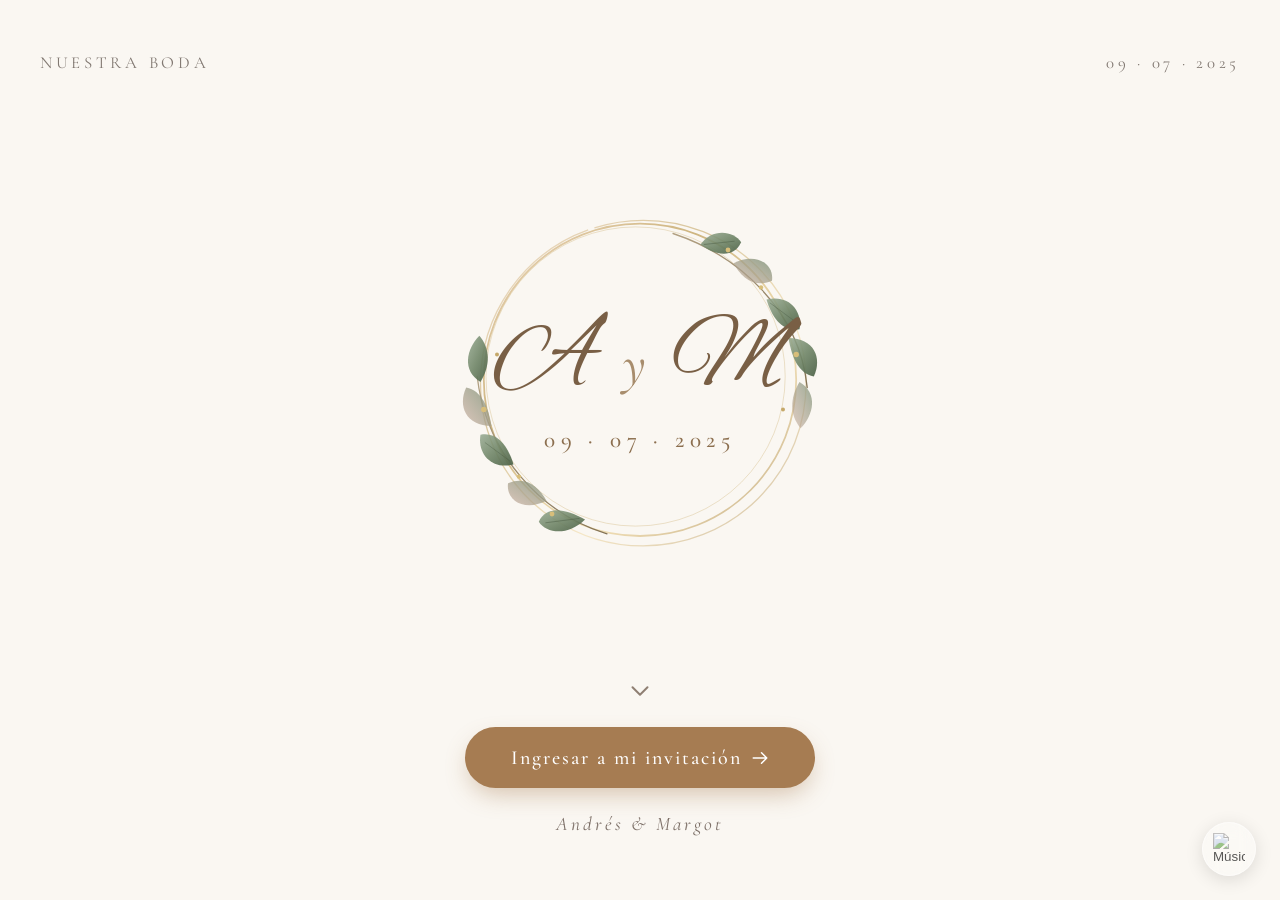
==== commit 3eac027c: "feat: boton fixed flotante de musica en esquina inferior derecha con music.gif y reproduccion de aud" ====
--- a/boda_inv_mod_01/index.html
+++ b/boda_inv_mod_01/index.html
@@ -130,6 +130,15 @@
 
   </footer>
 
+  <!-- Botón Flotante de Música Fixed Inferior Derecha (music.gif) -->
+  <button id="floating-music-btn" class="music-floating-btn is-paused" type="button" aria-label="Reproducir o pausar música" title="Reproducir música">
+    <img src="iconos/music.gif" alt="Música de boda" class="music-floating-icon" />
+  </button>
+  <audio id="wedding-music" preload="auto" loop>
+    <source src="audio/cancion_boda.mp3" type="audio/mpeg" />
+    <source src="Bryan Adams -Todo lo que hago lo hago por ti.mp3" type="audio/mpeg" />
+  </audio>
+
   <!-- Script Controlador Modular -->
   <script src="js/bienvenida.js"></script>
 </body>
--- a/boda_inv_mod_01/css/variables.css
+++ b/boda_inv_mod_01/css/variables.css
@@ -193,3 +193,109 @@
     transform: translateY(0);
   }
 }
+
+/* ==========================================================================
+   BOTÓN FLOTANTE DE MÚSICA (music.gif)
+   Fixed en parte inferior derecha, borde redondeado suave casi transparente
+   Totalmente adaptado para PC, Tablet y Móvil
+   ========================================================================== */
+.music-floating-btn {
+  position: fixed;
+  bottom: 1.5rem;
+  right: 1.5rem;
+  z-index: 9999;
+  width: 54px;
+  height: 54px;
+  border-radius: 50%;
+  padding: 0;
+  margin: 0;
+  border: 1.5px solid rgba(255, 255, 255, 0.45);
+  background: rgba(255, 255, 255, 0.28);
+  backdrop-filter: blur(10px);
+  -webkit-backdrop-filter: blur(10px);
+  box-shadow: 0 4px 18px rgba(0, 0, 0, 0.12);
+  display: flex;
+  align-items: center;
+  justify-content: center;
+  cursor: pointer;
+  outline: none;
+  transition: all 0.3s cubic-bezier(0.16, 1, 0.3, 1);
+  -webkit-tap-highlight-color: transparent;
+}
+
+.music-floating-btn:hover {
+  transform: scale(1.08);
+  background: rgba(255, 255, 255, 0.42);
+  border-color: rgba(255, 255, 255, 0.7);
+  box-shadow: 0 6px 22px rgba(0, 0, 0, 0.18);
+}
+
+.music-floating-btn:active {
+  transform: scale(0.95);
+}
+
+.music-floating-btn.is-playing {
+  border-color: rgba(197, 168, 128, 0.65);
+  background: rgba(255, 255, 255, 0.38);
+  box-shadow: 0 0 0 4px rgba(197, 168, 128, 0.2), 0 6px 22px rgba(0, 0, 0, 0.16);
+  animation: musicPulse 2.5s infinite;
+}
+
+.music-floating-btn.is-paused img {
+  opacity: 0.65;
+  filter: grayscale(0.25);
+}
+
+@keyframes musicPulse {
+  0% {
+    box-shadow: 0 0 0 0 rgba(197, 168, 128, 0.35), 0 6px 20px rgba(0, 0, 0, 0.14);
+  }
+  70% {
+    box-shadow: 0 0 0 9px rgba(197, 168, 128, 0), 0 6px 20px rgba(0, 0, 0, 0.14);
+  }
+  100% {
+    box-shadow: 0 0 0 0 rgba(197, 168, 128, 0), 0 6px 20px rgba(0, 0, 0, 0.14);
+  }
+}
+
+.music-floating-icon {
+  width: 32px;
+  height: 32px;
+  object-fit: contain;
+  display: block;
+  pointer-events: none;
+  user-select: none;
+  transition: opacity 0.3s ease, filter 0.3s ease;
+}
+
+/* Tablet (hasta 768px) */
+@media (max-width: 768px) {
+  .music-floating-btn {
+    bottom: 1.25rem;
+    right: 1.25rem;
+    width: 48px;
+    height: 48px;
+    border-width: 1.2px;
+  }
+  .music-floating-icon {
+    width: 28px;
+    height: 28px;
+  }
+}
+
+/* Móvil (hasta 480px) */
+@media (max-width: 480px) {
+  .music-floating-btn {
+    bottom: 1rem;
+    right: 1rem;
+    width: 44px;
+    height: 44px;
+    border-width: 1px;
+    border-color: rgba(255, 255, 255, 0.4);
+    background: rgba(255, 255, 255, 0.3);
+  }
+  .music-floating-icon {
+    width: 26px;
+    height: 26px;
+  }
+}
